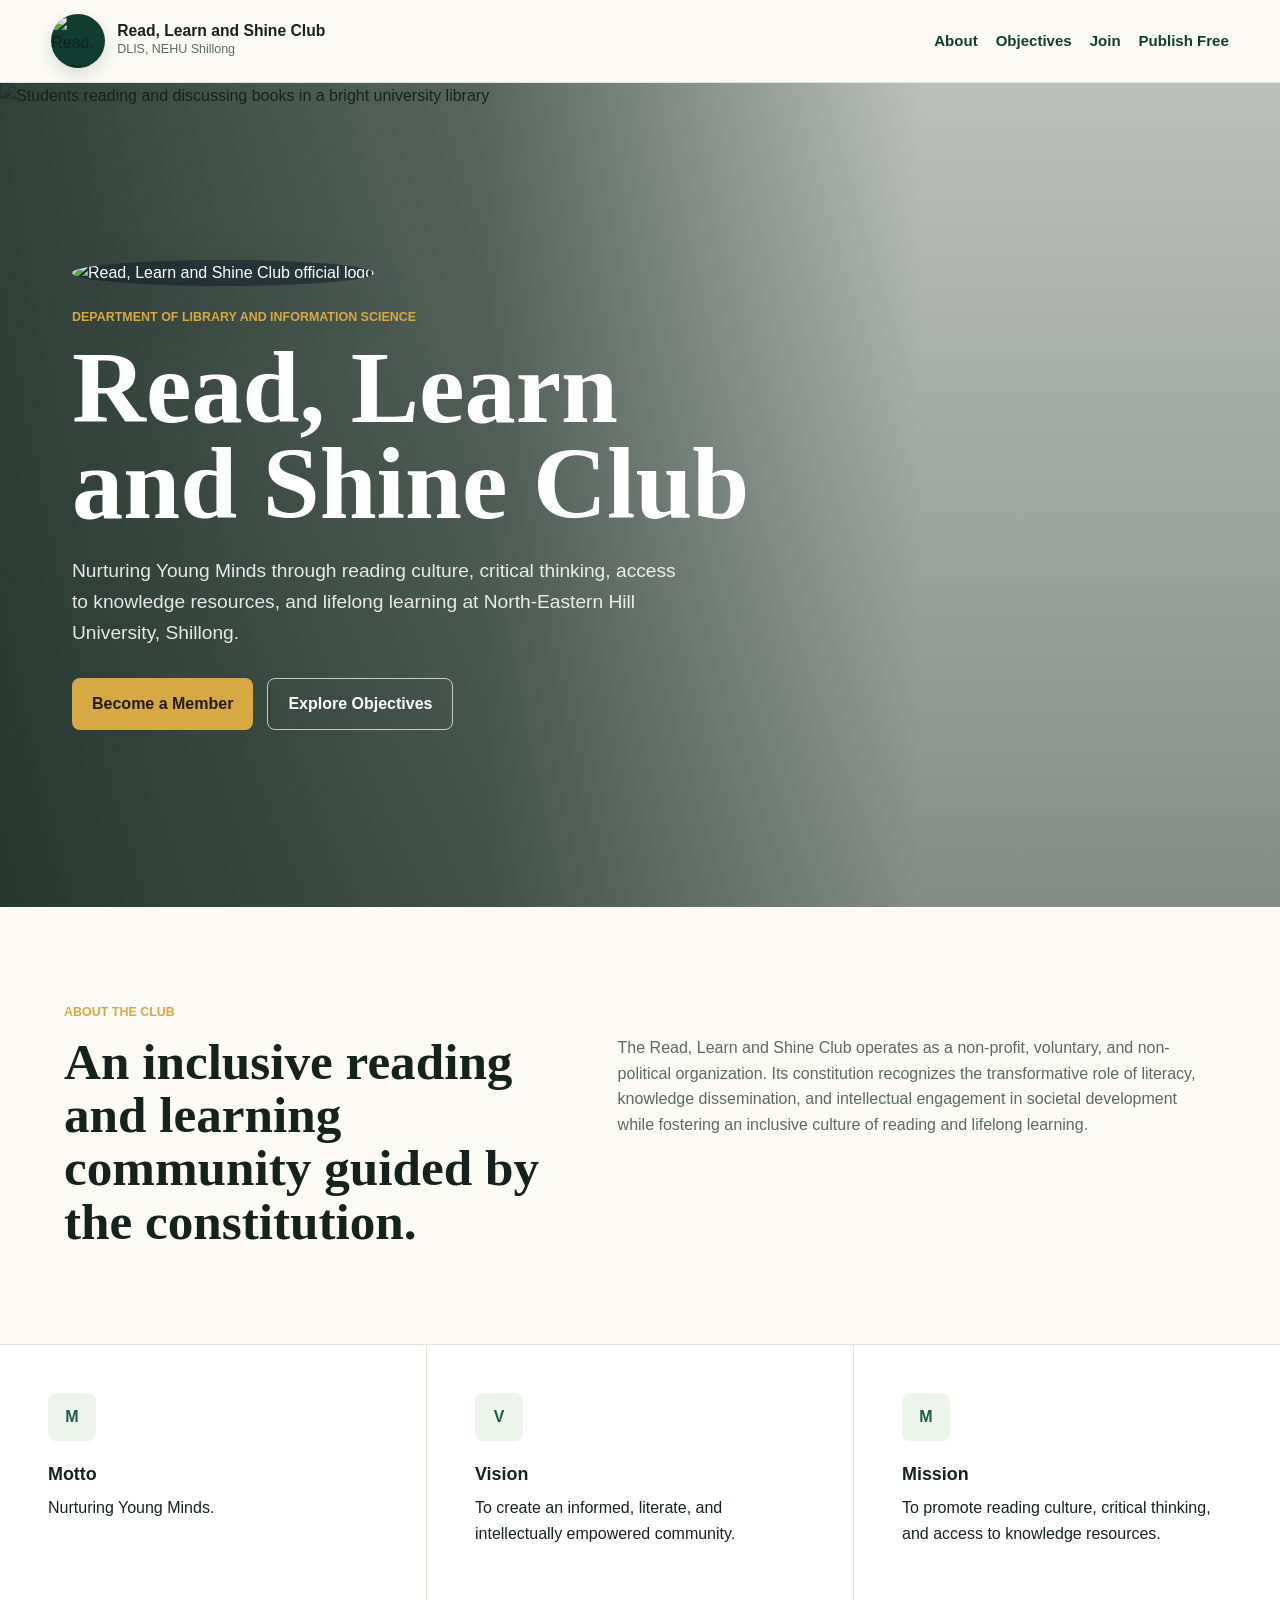
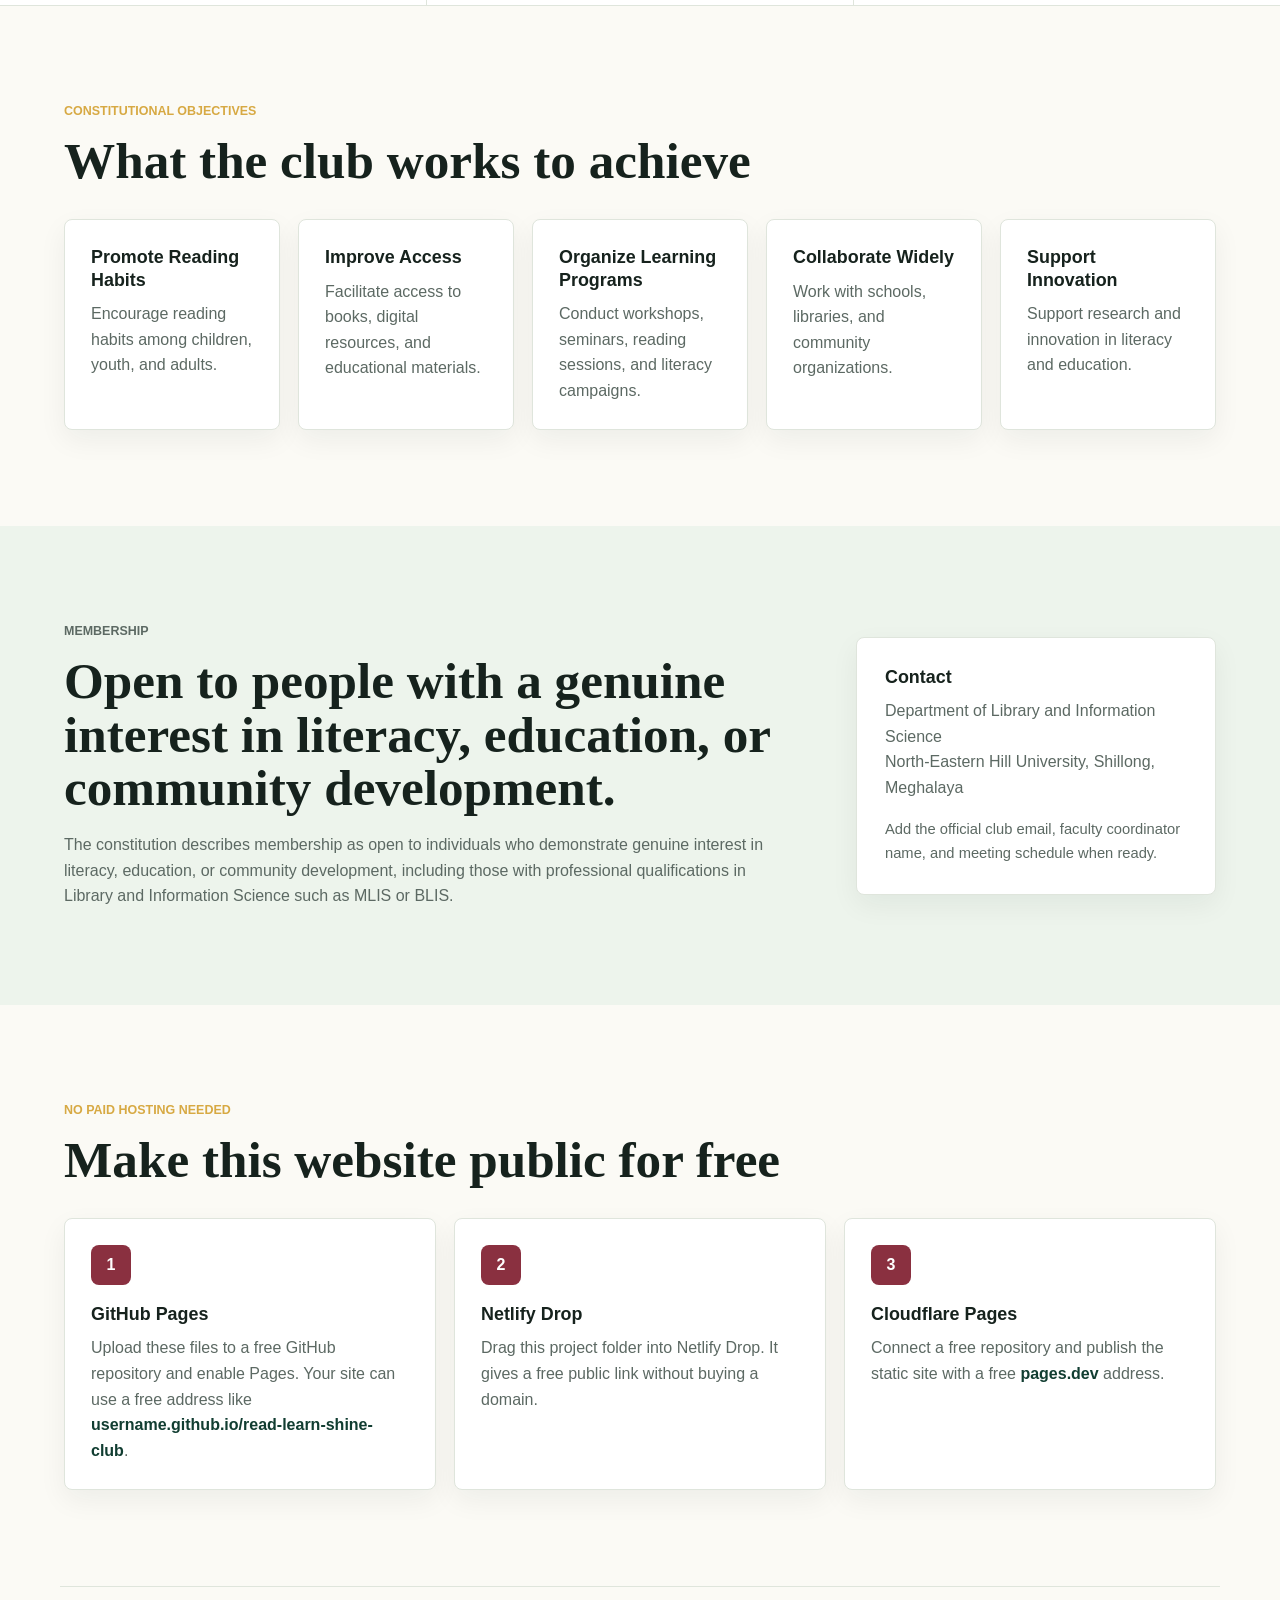
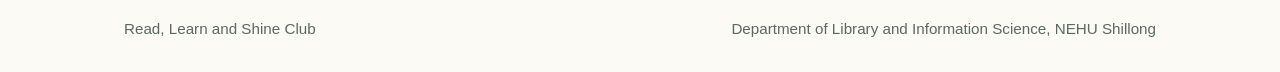
==== index.html @ e14a8aae "Add files via upload" ====
<!doctype html>
<html lang="en">
  <head>
    <meta charset="utf-8">
    <meta name="viewport" content="width=device-width, initial-scale=1">
    <meta
      name="description"
      content="Read, Learn and Shine Club of the Department of Library and Information Science, NEHU Shillong."
    >
    <title>Read, Learn and Shine Club | DLIS, NEHU Shillong</title>
    <link rel="preload" href="assets/hero-library-club.png" as="image">
    <link rel="preload" href="assets/read-learn-shine-logo.png" as="image">
    <link rel="stylesheet" href="styles.css">
  </head>
  <body>
    <header class="site-header" id="top">
      <a class="brand" href="#top" aria-label="Read, Learn and Shine Club home">
        <img
          class="brand-logo"
          src="assets/read-learn-shine-logo.png"
          alt="Read, Learn and Shine Club logo"
        >
        <span>
          <strong>Read, Learn and Shine Club</strong>
          <small>DLIS, NEHU Shillong</small>
        </span>
      </a>

      <nav class="nav" aria-label="Main navigation">
        <a href="#about">About</a>
        <a href="#objectives">Objectives</a>
        <a href="#join">Join</a>
        <a href="#publish">Publish Free</a>
      </nav>
    </header>

    <main>
      <section class="hero" aria-label="Club introduction">
        <img
          class="hero-image"
          src="assets/hero-library-club.png"
          alt="Students reading and discussing books in a bright university library"
        >
        <div class="hero-overlay"></div>
        <div class="hero-content">
          <img
            class="hero-logo"
            src="assets/read-learn-shine-logo.png"
            alt="Read, Learn and Shine Club official logo"
          >
          <p class="eyebrow">Department of Library and Information Science</p>
          <h1>Read, Learn and Shine Club</h1>
          <p>
            Nurturing Young Minds through reading culture, critical thinking,
            access to knowledge resources, and lifelong learning at North-Eastern
            Hill University, Shillong.
          </p>
          <div class="hero-actions">
            <a class="button primary" href="#join">Become a Member</a>
            <a class="button secondary" href="#objectives">Explore Objectives</a>
          </div>
        </div>
      </section>

      <section class="intro-band" id="about">
        <div class="section-kicker">About the Club</div>
        <div class="split">
          <h2>An inclusive reading and learning community guided by the constitution.</h2>
          <p>
            The Read, Learn and Shine Club operates as a non-profit, voluntary, and
            non-political organization. Its constitution recognizes the transformative
            role of literacy, knowledge dissemination, and intellectual engagement
            in societal development while fostering an inclusive culture of reading
            and lifelong learning.
          </p>
        </div>
      </section>

      <section class="values" aria-label="Motto, vision, and mission">
        <article>
          <span class="icon">M</span>
          <h3>Motto</h3>
          <p>Nurturing Young Minds.</p>
        </article>
        <article>
          <span class="icon">V</span>
          <h3>Vision</h3>
          <p>To create an informed, literate, and intellectually empowered community.</p>
        </article>
        <article>
          <span class="icon">M</span>
          <h3>Mission</h3>
          <p>To promote reading culture, critical thinking, and access to knowledge resources.</p>
        </article>
      </section>

      <section class="content-section" id="objectives">
        <div class="section-heading">
          <p class="section-kicker">Constitutional Objectives</p>
          <h2>What the club works to achieve</h2>
        </div>
        <div class="activity-grid">
          <article>
            <h3>Promote Reading Habits</h3>
            <p>Encourage reading habits among children, youth, and adults.</p>
          </article>
          <article>
            <h3>Improve Access</h3>
            <p>Facilitate access to books, digital resources, and educational materials.</p>
          </article>
          <article>
            <h3>Organize Learning Programs</h3>
            <p>Conduct workshops, seminars, reading sessions, and literacy campaigns.</p>
          </article>
          <article>
            <h3>Collaborate Widely</h3>
            <p>Work with schools, libraries, and community organizations.</p>
          </article>
          <article>
            <h3>Support Innovation</h3>
            <p>Support research and innovation in literacy and education.</p>
          </article>
        </div>
      </section>

      <section class="content-section light" id="join">
        <div class="join-panel">
          <div>
            <p class="section-kicker">Membership</p>
            <h2>Open to people with a genuine interest in literacy, education, or community development.</h2>
            <p>
              The constitution describes membership as open to individuals who
              demonstrate genuine interest in literacy, education, or community
              development, including those with professional qualifications in
              Library and Information Science such as MLIS or BLIS.
            </p>
          </div>
          <div class="notice">
            <h3>Contact</h3>
            <p>
              Department of Library and Information Science<br>
              North-Eastern Hill University, Shillong, Meghalaya
            </p>
            <p class="muted">Add the official club email, faculty coordinator name, and meeting schedule when ready.</p>
          </div>
        </div>
      </section>

      <section class="content-section" id="publish">
        <div class="section-heading">
          <p class="section-kicker">No Paid Hosting Needed</p>
          <h2>Make this website public for free</h2>
        </div>
        <div class="publish-steps">
          <article>
            <strong>1</strong>
            <h3>GitHub Pages</h3>
            <p>Upload these files to a free GitHub repository and enable Pages. Your site can use a free address like <span>username.github.io/read-learn-shine-club</span>.</p>
          </article>
          <article>
            <strong>2</strong>
            <h3>Netlify Drop</h3>
            <p>Drag this project folder into Netlify Drop. It gives a free public link without buying a domain.</p>
          </article>
          <article>
            <strong>3</strong>
            <h3>Cloudflare Pages</h3>
            <p>Connect a free repository and publish the static site with a free <span>pages.dev</span> address.</p>
          </article>
        </div>
      </section>
    </main>

    <footer class="footer">
      <p>Read, Learn and Shine Club</p>
      <p>Department of Library and Information Science, NEHU Shillong</p>
    </footer>
  </body>
</html>
---- styles.css ----
:root {
  --ink: #16221d;
  --muted: #5c6963;
  --paper: #fbfaf5;
  --white: #ffffff;
  --green: #1f5b47;
  --green-deep: #113d31;
  --maroon: #8a3040;
  --gold: #d7a943;
  --line: #dfe5dc;
  --shadow: 0 24px 60px rgba(20, 38, 31, 0.14);
}

* {
  box-sizing: border-box;
}

html {
  scroll-behavior: smooth;
}

body {
  margin: 0;
  background: var(--paper);
  color: var(--ink);
  font-family: Arial, Helvetica, sans-serif;
  line-height: 1.6;
}

a {
  color: inherit;
}

.site-header {
  position: sticky;
  top: 0;
  z-index: 20;
  display: flex;
  align-items: center;
  justify-content: space-between;
  gap: 24px;
  min-height: 76px;
  padding: 14px clamp(18px, 4vw, 56px);
  background: rgba(251, 250, 245, 0.94);
  border-bottom: 1px solid rgba(31, 91, 71, 0.14);
  backdrop-filter: blur(16px);
}

.brand {
  display: flex;
  align-items: center;
  gap: 12px;
  text-decoration: none;
}

.brand-logo {
  width: 54px;
  height: 54px;
  object-fit: contain;
  border-radius: 50%;
  background: var(--green-deep);
  box-shadow: 0 6px 16px rgba(17, 61, 49, 0.16);
}

.brand strong,
.brand small {
  display: block;
}

.brand strong {
  font-size: 0.98rem;
  line-height: 1.2;
}

.brand small {
  color: var(--muted);
  font-size: 0.78rem;
}

.nav {
  display: flex;
  flex-wrap: wrap;
  justify-content: flex-end;
  gap: 8px 18px;
  color: var(--green-deep);
  font-size: 0.94rem;
  font-weight: 700;
}

.nav a {
  text-decoration: none;
}

.hero {
  position: relative;
  min-height: calc(100vh - 76px);
  display: grid;
  align-items: center;
  overflow: hidden;
}

.hero-image,
.hero-overlay {
  position: absolute;
  inset: 0;
  width: 100%;
  height: 100%;
}

.hero-image {
  object-fit: cover;
}

.hero-overlay {
  background:
    linear-gradient(90deg, rgba(17, 36, 29, 0.86) 0%, rgba(17, 36, 29, 0.68) 38%, rgba(17, 36, 29, 0.24) 72%),
    linear-gradient(0deg, rgba(17, 36, 29, 0.36), rgba(17, 36, 29, 0.04));
}

.hero-content {
  position: relative;
  z-index: 1;
  width: min(720px, calc(100% - 36px));
  margin-left: clamp(18px, 6vw, 72px);
  color: var(--white);
}

.hero-logo {
  width: clamp(92px, 13vw, 150px);
  height: clamp(92px, 13vw, 150px);
  margin-bottom: 22px;
  object-fit: contain;
  border-radius: 50%;
  background: rgba(6, 22, 35, 0.48);
  box-shadow: var(--shadow);
}

.eyebrow,
.section-kicker {
  margin: 0 0 12px;
  color: var(--gold);
  font-size: 0.78rem;
  font-weight: 800;
  letter-spacing: 0;
  text-transform: uppercase;
}

.hero h1 {
  max-width: 680px;
  margin: 0;
  font-family: Georgia, "Times New Roman", serif;
  font-size: clamp(3rem, 8vw, 6.4rem);
  line-height: 0.94;
  letter-spacing: 0;
}

.hero p:not(.eyebrow) {
  max-width: 620px;
  margin: 24px 0 0;
  color: rgba(255, 255, 255, 0.88);
  font-size: clamp(1.02rem, 1.5vw, 1.22rem);
}

.hero-actions {
  display: flex;
  flex-wrap: wrap;
  gap: 14px;
  margin-top: 30px;
}

.button {
  display: inline-flex;
  align-items: center;
  justify-content: center;
  min-height: 48px;
  padding: 12px 20px;
  border-radius: 8px;
  font-weight: 800;
  text-decoration: none;
}

.button.primary {
  background: var(--gold);
  color: #211a0b;
}

.button.secondary {
  border: 1px solid rgba(255, 255, 255, 0.7);
  color: var(--white);
}

.intro-band,
.content-section {
  padding: clamp(54px, 8vw, 96px) clamp(18px, 5vw, 72px);
}

.split,
.section-heading,
.join-panel,
.footer {
  max-width: 1160px;
  margin: 0 auto;
}

.split {
  display: grid;
  grid-template-columns: minmax(240px, 0.9fr) minmax(280px, 1.1fr);
  gap: clamp(28px, 5vw, 72px);
  align-items: start;
}

h2 {
  margin: 0;
  font-family: Georgia, "Times New Roman", serif;
  font-size: clamp(2rem, 4vw, 3.7rem);
  line-height: 1.04;
  letter-spacing: 0;
}

h3 {
  margin: 0 0 10px;
  font-size: 1.12rem;
  line-height: 1.25;
}

p {
  margin: 0;
}

.split p,
.join-panel p,
.activity-grid p,
.publish-steps p,
.footer {
  color: var(--muted);
}

.values {
  display: grid;
  grid-template-columns: repeat(3, 1fr);
  gap: 1px;
  background: var(--line);
  border-top: 1px solid var(--line);
  border-bottom: 1px solid var(--line);
}

.values article {
  min-height: 260px;
  padding: clamp(28px, 4vw, 48px);
  background: var(--white);
}

.icon {
  display: grid;
  place-items: center;
  width: 48px;
  height: 48px;
  margin-bottom: 22px;
  border-radius: 8px;
  background: #edf4ec;
  color: var(--green);
  font-weight: 900;
}

.section-heading {
  margin-bottom: 32px;
}

.activity-grid,
.publish-steps {
  display: grid;
  grid-template-columns: repeat(3, 1fr);
  gap: 18px;
  max-width: 1160px;
  margin: 0 auto;
}

.activity-grid {
  grid-template-columns: repeat(5, minmax(0, 1fr));
}

.activity-grid article,
.publish-steps article,
.notice {
  border: 1px solid var(--line);
  border-radius: 8px;
  background: var(--white);
  box-shadow: 0 10px 28px rgba(20, 38, 31, 0.06);
}

.activity-grid article,
.publish-steps article {
  padding: 26px;
}

.light {
  background: #edf4ec;
}

.join-panel {
  display: grid;
  grid-template-columns: minmax(280px, 1fr) minmax(260px, 360px);
  gap: clamp(24px, 5vw, 60px);
  align-items: center;
}

.join-panel h2 {
  margin-bottom: 18px;
}

.notice {
  padding: 28px;
}

.muted {
  margin-top: 18px;
  font-size: 0.92rem;
}

.publish-steps strong {
  display: grid;
  place-items: center;
  width: 40px;
  height: 40px;
  margin-bottom: 18px;
  border-radius: 8px;
  background: var(--maroon);
  color: var(--white);
}

.publish-steps span {
  color: var(--green-deep);
  font-weight: 800;
}

.footer {
  display: flex;
  justify-content: space-between;
  gap: 20px;
  padding: 30px clamp(18px, 5vw, 72px);
  border-top: 1px solid var(--line);
  font-size: 0.95rem;
}

@media (min-width: 861px) and (max-width: 1180px) {
  .activity-grid {
    grid-template-columns: repeat(2, 1fr);
  }
}

@media (max-width: 860px) {
  .site-header {
    align-items: flex-start;
    flex-direction: column;
    min-height: 0;
  }

  .nav {
    justify-content: flex-start;
  }

  .hero {
    min-height: 680px;
  }

  .hero-overlay {
    background:
      linear-gradient(90deg, rgba(17, 36, 29, 0.88), rgba(17, 36, 29, 0.42)),
      linear-gradient(0deg, rgba(17, 36, 29, 0.54), rgba(17, 36, 29, 0.04));
  }

  .split,
  .join-panel,
  .values,
  .activity-grid,
  .publish-steps {
    grid-template-columns: 1fr;
  }

  .values article {
    min-height: auto;
  }

  .footer {
    flex-direction: column;
  }
}

@media (max-width: 520px) {
  .brand strong {
    font-size: 0.88rem;
  }

  .hero {
    min-height: 640px;
  }

  .hero-content {
    margin-left: 18px;
  }

  .hero h1 {
    font-size: 3rem;
  }

  .hero-actions {
    align-items: stretch;
    flex-direction: column;
  }
}
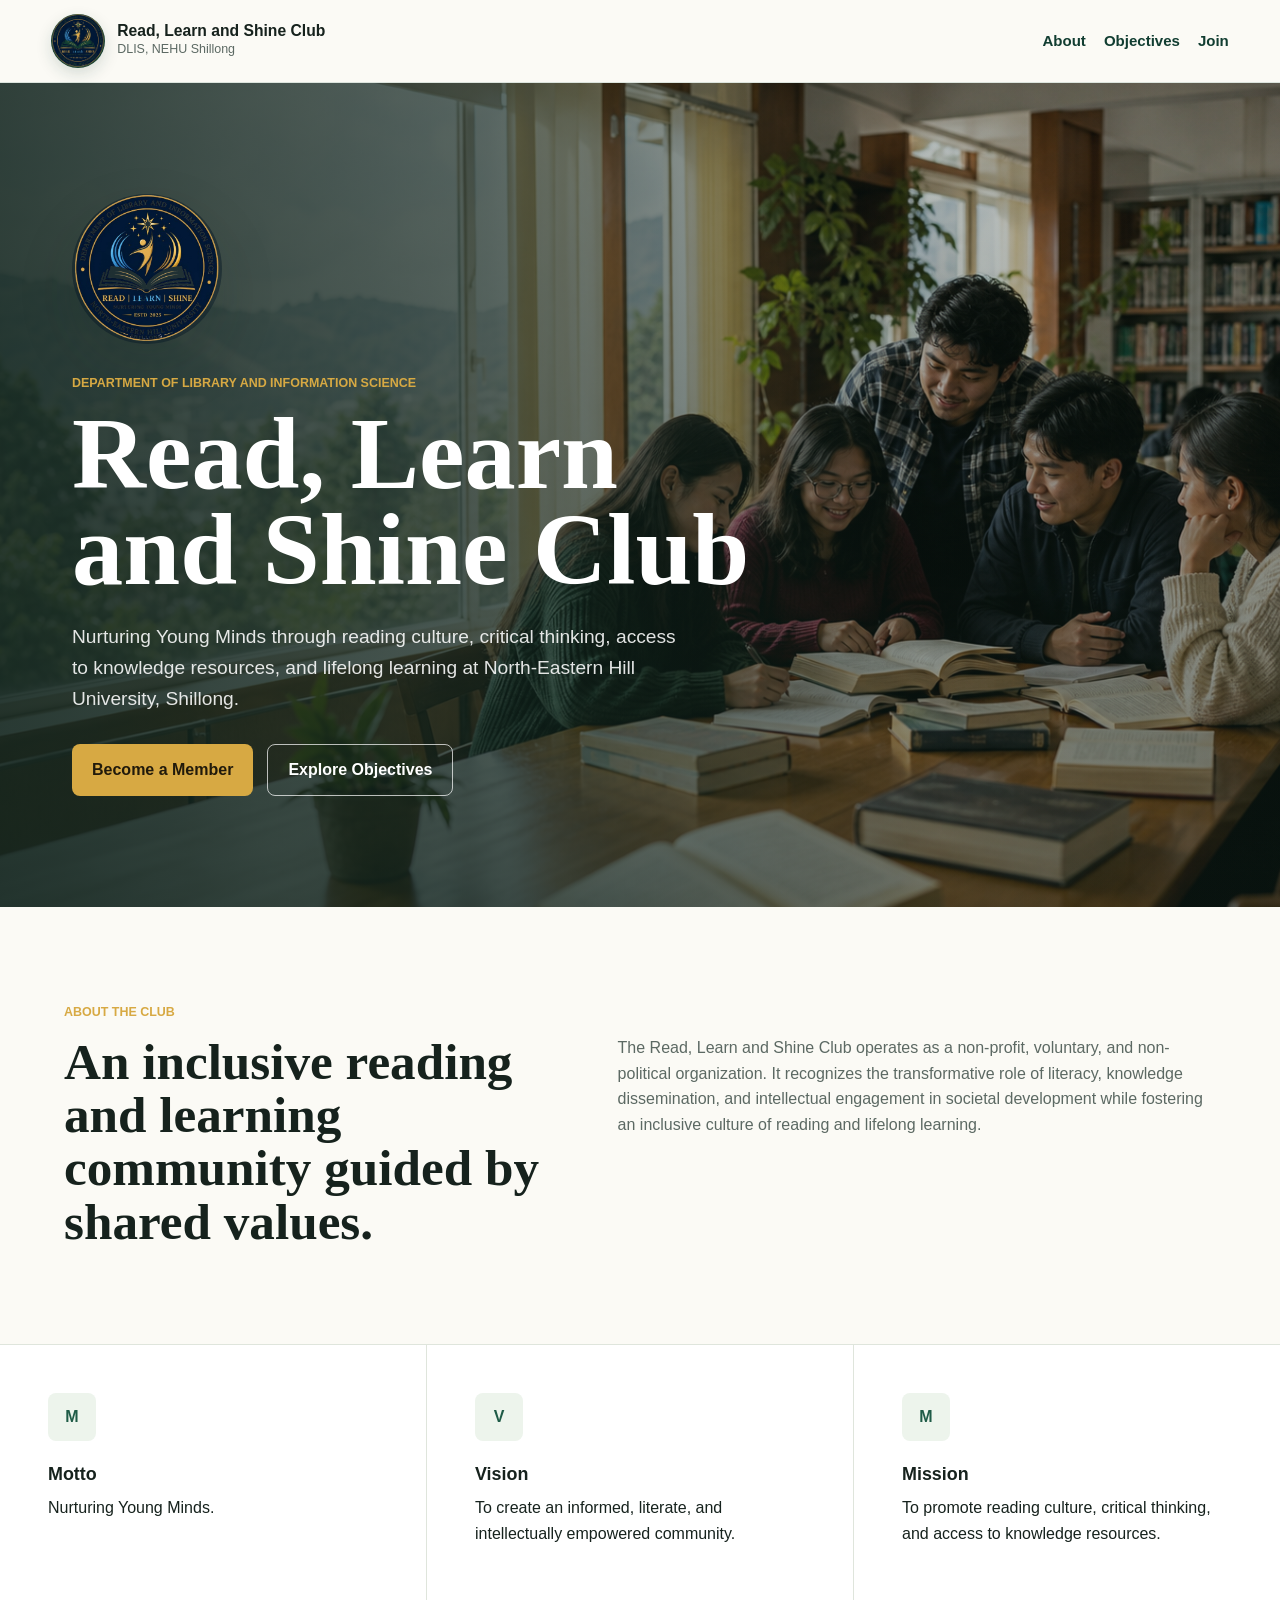
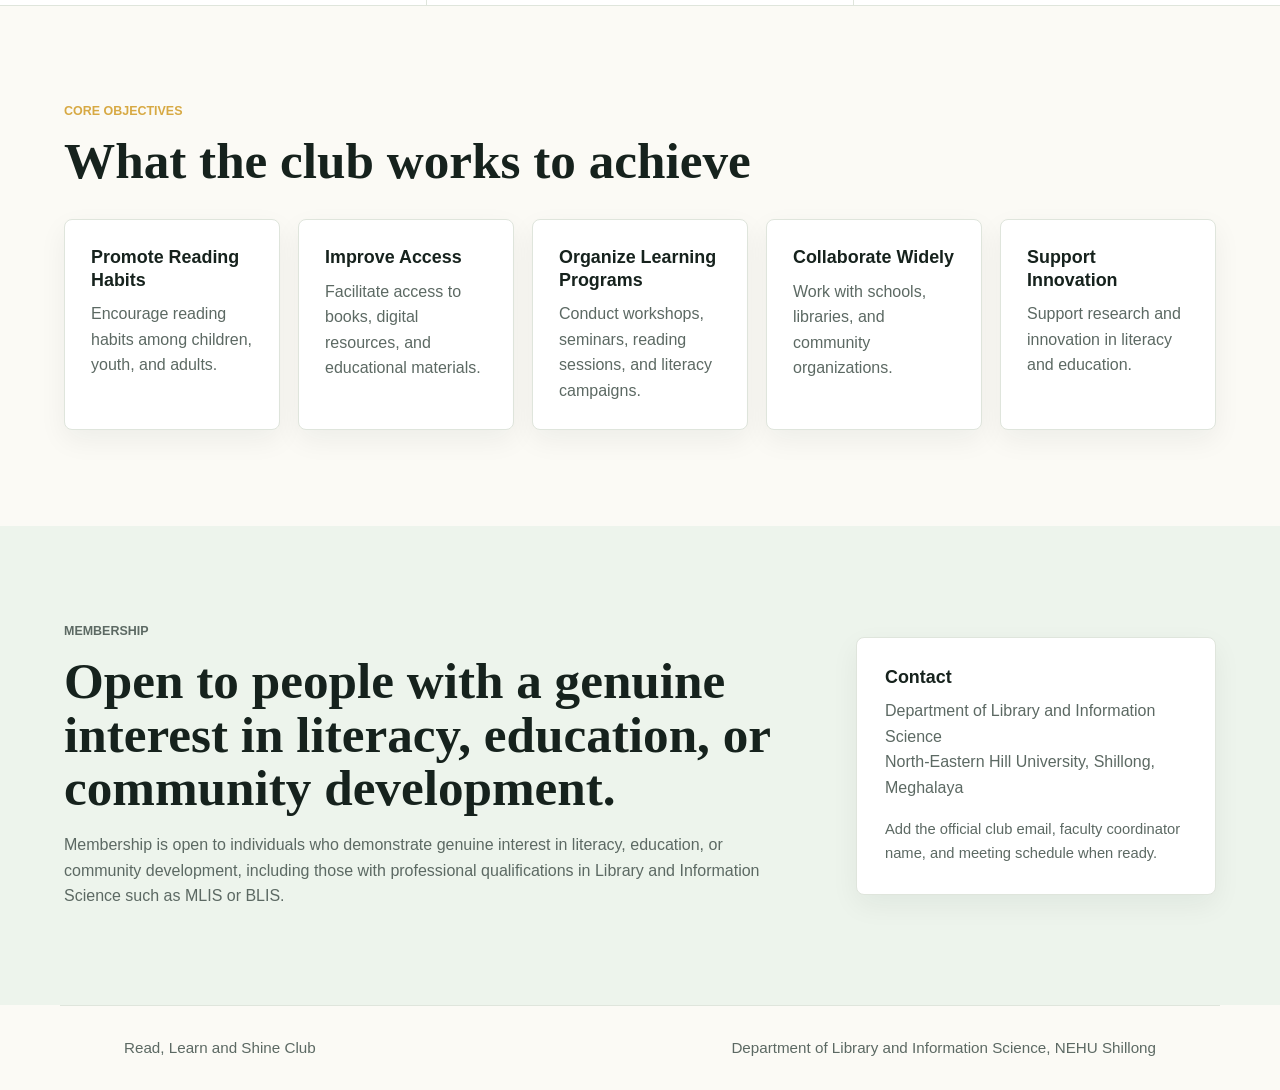
==== commit 16efb076: "Add files via upload" ====
--- a/index.html
+++ b/index.html
@@ -30,7 +30,6 @@
         <a href="#about">About</a>
         <a href="#objectives">Objectives</a>
         <a href="#join">Join</a>
-        <a href="#publish">Publish Free</a>
       </nav>
     </header>
 
@@ -65,12 +64,12 @@
       <section class="intro-band" id="about">
         <div class="section-kicker">About the Club</div>
         <div class="split">
-          <h2>An inclusive reading and learning community guided by the constitution.</h2>
+          <h2>An inclusive reading and learning community guided by shared values.</h2>
           <p>
             The Read, Learn and Shine Club operates as a non-profit, voluntary, and
-            non-political organization. Its constitution recognizes the transformative
-            role of literacy, knowledge dissemination, and intellectual engagement
-            in societal development while fostering an inclusive culture of reading
+            non-political organization. It recognizes the transformative role of
+            literacy, knowledge dissemination, and intellectual engagement in
+            societal development while fostering an inclusive culture of reading
             and lifelong learning.
           </p>
         </div>
@@ -96,7 +95,7 @@
 
       <section class="content-section" id="objectives">
         <div class="section-heading">
-          <p class="section-kicker">Constitutional Objectives</p>
+          <p class="section-kicker">Core Objectives</p>
           <h2>What the club works to achieve</h2>
         </div>
         <div class="activity-grid">
@@ -129,10 +128,10 @@
             <p class="section-kicker">Membership</p>
             <h2>Open to people with a genuine interest in literacy, education, or community development.</h2>
             <p>
-              The constitution describes membership as open to individuals who
-              demonstrate genuine interest in literacy, education, or community
-              development, including those with professional qualifications in
-              Library and Information Science such as MLIS or BLIS.
+              Membership is open to individuals who demonstrate genuine interest
+              in literacy, education, or community development, including those
+              with professional qualifications in Library and Information Science
+              such as MLIS or BLIS.
             </p>
           </div>
           <div class="notice">
@@ -146,29 +145,6 @@
         </div>
       </section>
 
-      <section class="content-section" id="publish">
-        <div class="section-heading">
-          <p class="section-kicker">No Paid Hosting Needed</p>
-          <h2>Make this website public for free</h2>
-        </div>
-        <div class="publish-steps">
-          <article>
-            <strong>1</strong>
-            <h3>GitHub Pages</h3>
-            <p>Upload these files to a free GitHub repository and enable Pages. Your site can use a free address like <span>username.github.io/read-learn-shine-club</span>.</p>
-          </article>
-          <article>
-            <strong>2</strong>
-            <h3>Netlify Drop</h3>
-            <p>Drag this project folder into Netlify Drop. It gives a free public link without buying a domain.</p>
-          </article>
-          <article>
-            <strong>3</strong>
-            <h3>Cloudflare Pages</h3>
-            <p>Connect a free repository and publish the static site with a free <span>pages.dev</span> address.</p>
-          </article>
-        </div>
-      </section>
     </main>
 
     <footer class="footer">
--- a/styles.css
+++ b/styles.css
@@ -230,7 +230,6 @@
 .split p,
 .join-panel p,
 .activity-grid p,
-.publish-steps p,
 .footer {
   color: var(--muted);
 }
@@ -266,8 +265,7 @@
   margin-bottom: 32px;
 }
 
-.activity-grid,
-.publish-steps {
+.activity-grid {
   display: grid;
   grid-template-columns: repeat(3, 1fr);
   gap: 18px;
@@ -280,7 +278,6 @@
 }
 
 .activity-grid article,
-.publish-steps article,
 .notice {
   border: 1px solid var(--line);
   border-radius: 8px;
@@ -288,8 +285,7 @@
   box-shadow: 0 10px 28px rgba(20, 38, 31, 0.06);
 }
 
-.activity-grid article,
-.publish-steps article {
+.activity-grid article {
   padding: 26px;
 }
 
@@ -315,22 +311,6 @@
 .muted {
   margin-top: 18px;
   font-size: 0.92rem;
-}
-
-.publish-steps strong {
-  display: grid;
-  place-items: center;
-  width: 40px;
-  height: 40px;
-  margin-bottom: 18px;
-  border-radius: 8px;
-  background: var(--maroon);
-  color: var(--white);
-}
-
-.publish-steps span {
-  color: var(--green-deep);
-  font-weight: 800;
 }
 
 .footer {
@@ -372,8 +352,7 @@
   .split,
   .join-panel,
   .values,
-  .activity-grid,
-  .publish-steps {
+  .activity-grid {
     grid-template-columns: 1fr;
   }
 
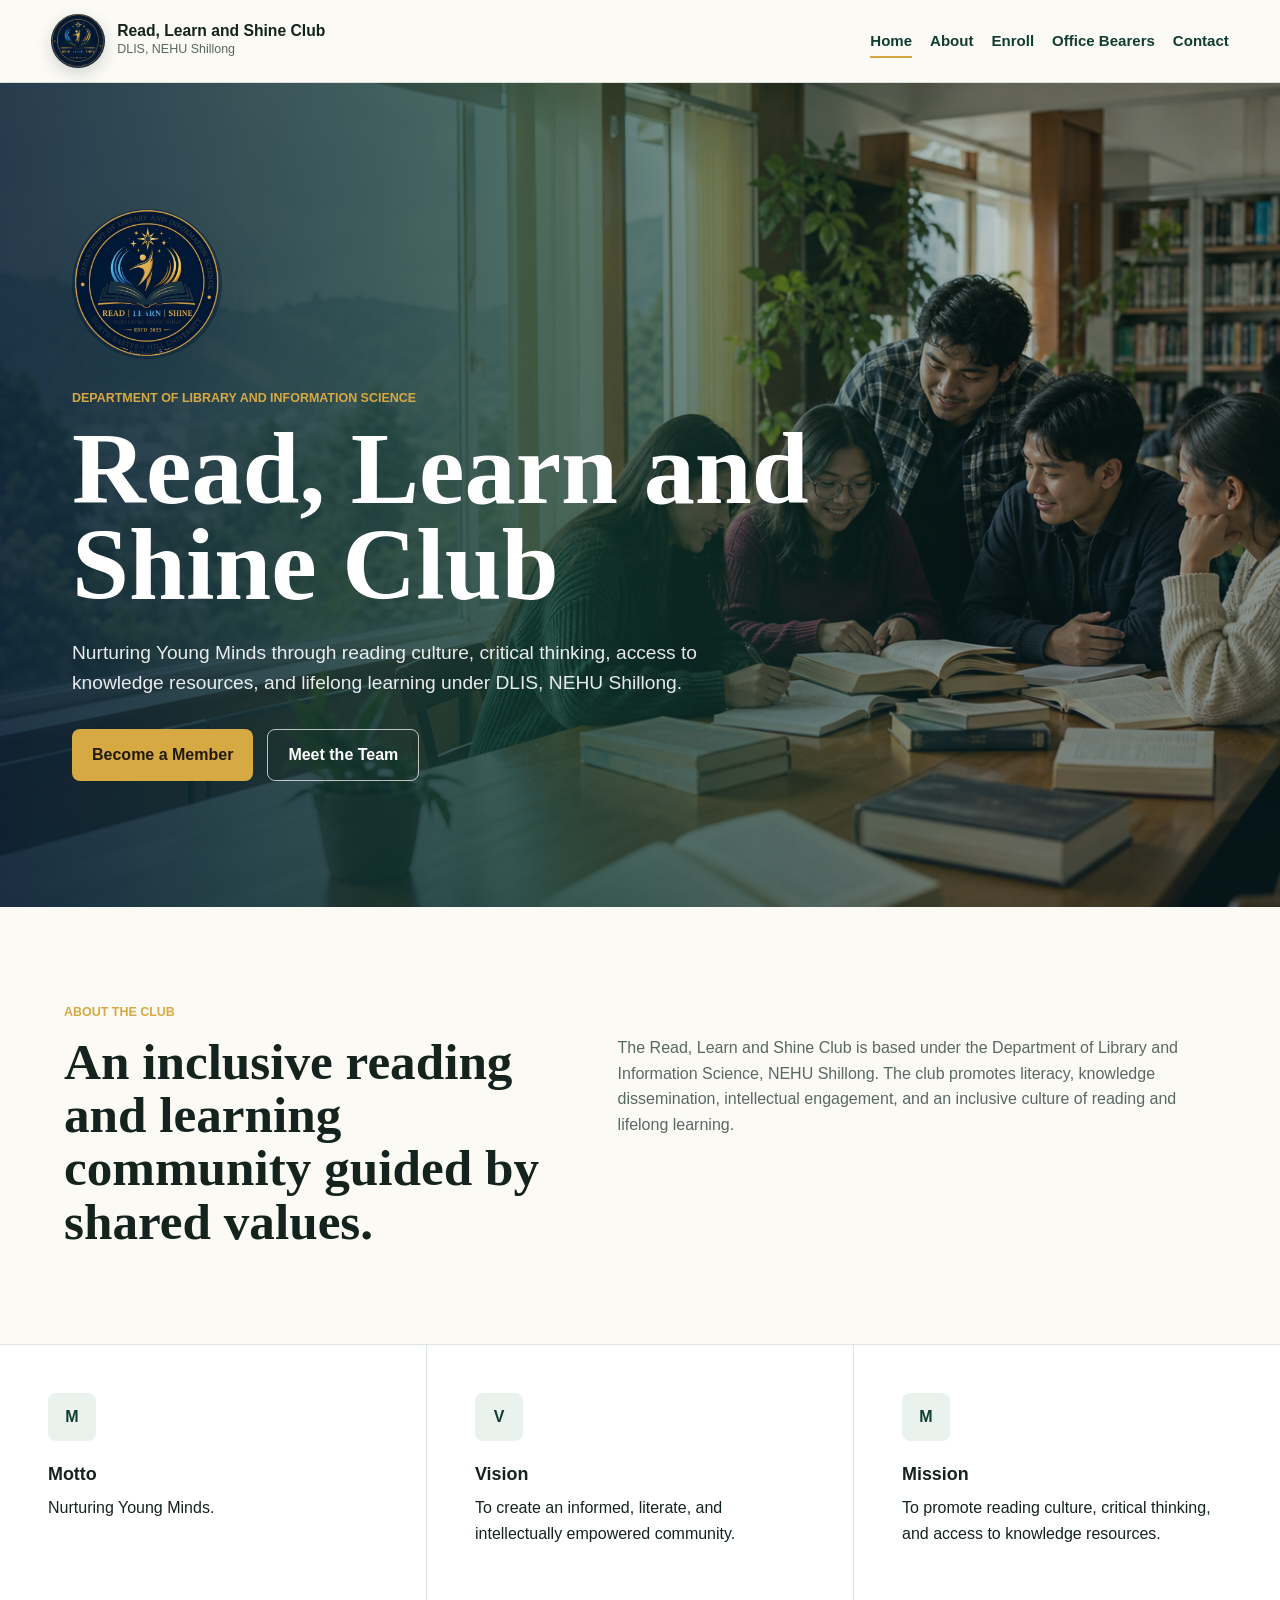
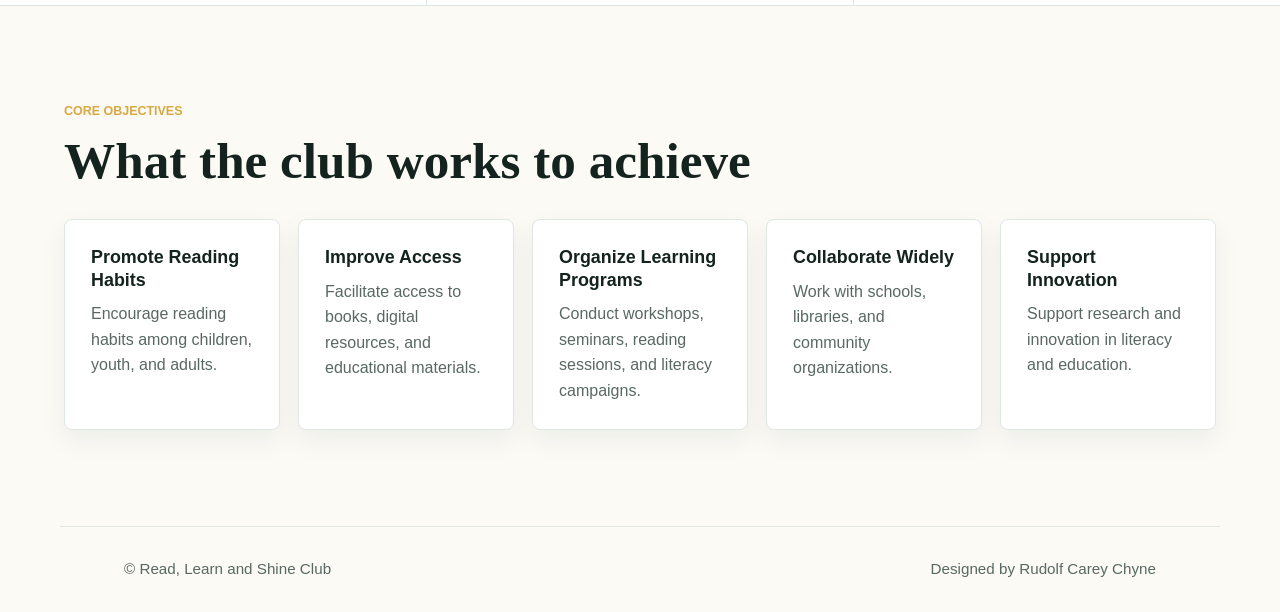
==== commit f1fe9d3c: "Add files via upload" ====
--- a/index.html
+++ b/index.html
@@ -13,13 +13,10 @@
     <link rel="stylesheet" href="styles.css">
   </head>
   <body>
+    <!-- Site Header -->
     <header class="site-header" id="top">
-      <a class="brand" href="#top" aria-label="Read, Learn and Shine Club home">
-        <img
-          class="brand-logo"
-          src="assets/read-learn-shine-logo.png"
-          alt="Read, Learn and Shine Club logo"
-        >
+      <a class="brand" href="index.html" aria-label="Read, Learn and Shine Club home">
+        <img class="brand-logo" src="assets/read-learn-shine-logo.png" alt="Read, Learn and Shine Club logo">
         <span>
           <strong>Read, Learn and Shine Club</strong>
           <small>DLIS, NEHU Shillong</small>
@@ -27,13 +24,16 @@
       </a>
 
       <nav class="nav" aria-label="Main navigation">
-        <a href="#about">About</a>
-        <a href="#objectives">Objectives</a>
-        <a href="#join">Join</a>
+        <a class="active" href="index.html">Home</a>
+        <a href="index.html#about">About</a>
+        <a href="enroll.html">Enroll</a>
+        <a href="office-bearers.html">Office Bearers</a>
+        <a href="contact.html">Contact</a>
       </nav>
     </header>
 
     <main>
+      <!-- Hero Section -->
       <section class="hero" aria-label="Club introduction">
         <img
           class="hero-image"
@@ -42,39 +42,36 @@
         >
         <div class="hero-overlay"></div>
         <div class="hero-content">
-          <img
-            class="hero-logo"
-            src="assets/read-learn-shine-logo.png"
-            alt="Read, Learn and Shine Club official logo"
-          >
+          <img class="hero-logo" src="assets/read-learn-shine-logo.png" alt="Read, Learn and Shine Club official logo">
           <p class="eyebrow">Department of Library and Information Science</p>
           <h1>Read, Learn and Shine Club</h1>
           <p>
             Nurturing Young Minds through reading culture, critical thinking,
-            access to knowledge resources, and lifelong learning at North-Eastern
-            Hill University, Shillong.
+            access to knowledge resources, and lifelong learning under DLIS,
+            NEHU Shillong.
           </p>
           <div class="hero-actions">
-            <a class="button primary" href="#join">Become a Member</a>
-            <a class="button secondary" href="#objectives">Explore Objectives</a>
+            <a class="button primary" href="enroll.html">Become a Member</a>
+            <a class="button secondary" href="office-bearers.html">Meet the Team</a>
           </div>
         </div>
       </section>
 
+      <!-- About Section -->
       <section class="intro-band" id="about">
         <div class="section-kicker">About the Club</div>
         <div class="split">
           <h2>An inclusive reading and learning community guided by shared values.</h2>
           <p>
-            The Read, Learn and Shine Club operates as a non-profit, voluntary, and
-            non-political organization. It recognizes the transformative role of
-            literacy, knowledge dissemination, and intellectual engagement in
-            societal development while fostering an inclusive culture of reading
-            and lifelong learning.
+            The Read, Learn and Shine Club is based under the Department of
+            Library and Information Science, NEHU Shillong. The club promotes
+            literacy, knowledge dissemination, intellectual engagement, and an
+            inclusive culture of reading and lifelong learning.
           </p>
         </div>
       </section>
 
+      <!-- Motto, Vision and Mission -->
       <section class="values" aria-label="Motto, vision, and mission">
         <article>
           <span class="icon">M</span>
@@ -93,6 +90,7 @@
         </article>
       </section>
 
+      <!-- Objectives Section -->
       <section class="content-section" id="objectives">
         <div class="section-heading">
           <p class="section-kicker">Core Objectives</p>
@@ -121,35 +119,12 @@
           </article>
         </div>
       </section>
-
-      <section class="content-section light" id="join">
-        <div class="join-panel">
-          <div>
-            <p class="section-kicker">Membership</p>
-            <h2>Open to people with a genuine interest in literacy, education, or community development.</h2>
-            <p>
-              Membership is open to individuals who demonstrate genuine interest
-              in literacy, education, or community development, including those
-              with professional qualifications in Library and Information Science
-              such as MLIS or BLIS.
-            </p>
-          </div>
-          <div class="notice">
-            <h3>Contact</h3>
-            <p>
-              Department of Library and Information Science<br>
-              North-Eastern Hill University, Shillong, Meghalaya
-            </p>
-            <p class="muted">Add the official club email, faculty coordinator name, and meeting schedule when ready.</p>
-          </div>
-        </div>
-      </section>
-
     </main>
 
+    <!-- Site Footer -->
     <footer class="footer">
-      <p>Read, Learn and Shine Club</p>
-      <p>Department of Library and Information Science, NEHU Shillong</p>
+      <p>&copy; Read, Learn and Shine Club</p>
+      <p>Designed by Rudolf Carey Chyne</p>
     </footer>
   </body>
 </html>
--- a/styles.css
+++ b/styles.css
@@ -1,14 +1,16 @@
 :root {
-  --ink: #16221d;
-  --muted: #5c6963;
+  --ink: #14231d;
+  --muted: #596862;
   --paper: #fbfaf5;
   --white: #ffffff;
-  --green: #1f5b47;
-  --green-deep: #113d31;
-  --maroon: #8a3040;
+  --navy: #071f33;
+  --green: #113d31;
+  --green-soft: #eaf2ee;
   --gold: #d7a943;
-  --line: #dfe5dc;
-  --shadow: 0 24px 60px rgba(20, 38, 31, 0.14);
+  --gold-soft: #fff4cc;
+  --line: #dfe7e2;
+  --danger: #b42318;
+  --shadow: 0 24px 60px rgba(7, 31, 51, 0.14);
 }
 
 * {
@@ -27,10 +29,19 @@
   line-height: 1.6;
 }
 
+body.modal-open {
+  overflow: hidden;
+}
+
 a {
   color: inherit;
 }
 
+img {
+  max-width: 100%;
+}
+
+/* Shared Header */
 .site-header {
   position: sticky;
   top: 0;
@@ -42,7 +53,7 @@
   min-height: 76px;
   padding: 14px clamp(18px, 4vw, 56px);
   background: rgba(251, 250, 245, 0.94);
-  border-bottom: 1px solid rgba(31, 91, 71, 0.14);
+  border-bottom: 1px solid rgba(17, 61, 49, 0.14);
   backdrop-filter: blur(16px);
 }
 
@@ -58,8 +69,8 @@
   height: 54px;
   object-fit: contain;
   border-radius: 50%;
-  background: var(--green-deep);
-  box-shadow: 0 6px 16px rgba(17, 61, 49, 0.16);
+  background: var(--navy);
+  box-shadow: 0 6px 16px rgba(7, 31, 51, 0.16);
 }
 
 .brand strong,
@@ -82,15 +93,35 @@
   flex-wrap: wrap;
   justify-content: flex-end;
   gap: 8px 18px;
-  color: var(--green-deep);
+  color: var(--green);
   font-size: 0.94rem;
-  font-weight: 700;
+  font-weight: 800;
 }
 
 .nav a {
+  position: relative;
   text-decoration: none;
 }
 
+.nav a::after {
+  position: absolute;
+  left: 0;
+  bottom: -5px;
+  width: 100%;
+  height: 2px;
+  background: var(--gold);
+  content: "";
+  transform: scaleX(0);
+  transform-origin: left;
+  transition: transform 180ms ease;
+}
+
+.nav a:hover::after,
+.nav a.active::after {
+  transform: scaleX(1);
+}
+
+/* Home Hero */
 .hero {
   position: relative;
   min-height: calc(100vh - 76px);
@@ -113,14 +144,14 @@
 
 .hero-overlay {
   background:
-    linear-gradient(90deg, rgba(17, 36, 29, 0.86) 0%, rgba(17, 36, 29, 0.68) 38%, rgba(17, 36, 29, 0.24) 72%),
-    linear-gradient(0deg, rgba(17, 36, 29, 0.36), rgba(17, 36, 29, 0.04));
+    linear-gradient(90deg, rgba(7, 31, 51, 0.86) 0%, rgba(17, 61, 49, 0.72) 42%, rgba(17, 61, 49, 0.2) 78%),
+    linear-gradient(0deg, rgba(7, 31, 51, 0.36), rgba(7, 31, 51, 0.04));
 }
 
 .hero-content {
   position: relative;
   z-index: 1;
-  width: min(720px, calc(100% - 36px));
+  width: min(760px, calc(100% - 36px));
   margin-left: clamp(18px, 6vw, 72px);
   color: var(--white);
 }
@@ -131,7 +162,7 @@
   margin-bottom: 22px;
   object-fit: contain;
   border-radius: 50%;
-  background: rgba(6, 22, 35, 0.48);
+  background: rgba(7, 31, 51, 0.52);
   box-shadow: var(--shadow);
 }
 
@@ -140,24 +171,30 @@
   margin: 0 0 12px;
   color: var(--gold);
   font-size: 0.78rem;
-  font-weight: 800;
+  font-weight: 900;
   letter-spacing: 0;
   text-transform: uppercase;
 }
 
-.hero h1 {
-  max-width: 680px;
+.hero h1,
+.page-hero h1,
+h2 {
   margin: 0;
   font-family: Georgia, "Times New Roman", serif;
+  letter-spacing: 0;
+}
+
+.hero h1 {
+  max-width: 760px;
   font-size: clamp(3rem, 8vw, 6.4rem);
   line-height: 0.94;
-  letter-spacing: 0;
-}
-
-.hero p:not(.eyebrow) {
-  max-width: 620px;
+}
+
+.hero p:not(.eyebrow),
+.page-hero p:not(.eyebrow) {
+  max-width: 640px;
   margin: 24px 0 0;
-  color: rgba(255, 255, 255, 0.88);
+  color: rgba(255, 255, 255, 0.9);
   font-size: clamp(1.02rem, 1.5vw, 1.22rem);
 }
 
@@ -174,9 +211,17 @@
   justify-content: center;
   min-height: 48px;
   padding: 12px 20px;
+  border: 0;
   border-radius: 8px;
-  font-weight: 800;
+  font-weight: 900;
   text-decoration: none;
+  cursor: pointer;
+  transition: transform 180ms ease, box-shadow 180ms ease, background 180ms ease;
+}
+
+.button:hover {
+  transform: translateY(-2px);
+  box-shadow: 0 16px 30px rgba(7, 31, 51, 0.18);
 }
 
 .button.primary {
@@ -189,6 +234,7 @@
   color: var(--white);
 }
 
+/* Shared Sections */
 .intro-band,
 .content-section {
   padding: clamp(54px, 8vw, 96px) clamp(18px, 5vw, 72px);
@@ -196,8 +242,10 @@
 
 .split,
 .section-heading,
-.join-panel,
-.footer {
+.footer,
+.enroll-form,
+.bearer-grid,
+.contact-grid {
   max-width: 1160px;
   margin: 0 auto;
 }
@@ -210,11 +258,8 @@
 }
 
 h2 {
-  margin: 0;
-  font-family: Georgia, "Times New Roman", serif;
   font-size: clamp(2rem, 4vw, 3.7rem);
   line-height: 1.04;
-  letter-spacing: 0;
 }
 
 h3 {
@@ -228,7 +273,6 @@
 }
 
 .split p,
-.join-panel p,
 .activity-grid p,
 .footer {
   color: var(--muted);
@@ -256,7 +300,7 @@
   height: 48px;
   margin-bottom: 22px;
   border-radius: 8px;
-  background: #edf4ec;
+  background: var(--green-soft);
   color: var(--green);
   font-weight: 900;
 }
@@ -267,52 +311,284 @@
 
 .activity-grid {
   display: grid;
-  grid-template-columns: repeat(3, 1fr);
+  grid-template-columns: repeat(5, minmax(0, 1fr));
   gap: 18px;
   max-width: 1160px;
   margin: 0 auto;
 }
 
-.activity-grid {
-  grid-template-columns: repeat(5, minmax(0, 1fr));
-}
-
 .activity-grid article,
-.notice {
+.bearer-card,
+.contact-card,
+.enroll-form {
   border: 1px solid var(--line);
   border-radius: 8px;
   background: var(--white);
-  box-shadow: 0 10px 28px rgba(20, 38, 31, 0.06);
+  box-shadow: 0 10px 28px rgba(7, 31, 51, 0.06);
 }
 
 .activity-grid article {
   padding: 26px;
-}
-
-.light {
-  background: #edf4ec;
-}
-
-.join-panel {
-  display: grid;
-  grid-template-columns: minmax(280px, 1fr) minmax(260px, 360px);
-  gap: clamp(24px, 5vw, 60px);
+  transition: transform 180ms ease, box-shadow 180ms ease;
+}
+
+.activity-grid article:hover {
+  transform: translateY(-5px);
+  box-shadow: var(--shadow);
+}
+
+/* Page Heroes */
+.page-hero {
+  position: relative;
+  min-height: 430px;
+  display: grid;
   align-items: center;
-}
-
-.join-panel h2 {
+  padding: clamp(58px, 8vw, 104px) clamp(18px, 6vw, 72px);
+  color: var(--white);
+  overflow: hidden;
+  background:
+    linear-gradient(90deg, rgba(7, 31, 51, 0.9), rgba(17, 61, 49, 0.74)),
+    url("assets/hero-library-club.png") center / cover;
+}
+
+.page-hero > div {
+  width: min(760px, 100%);
+}
+
+.page-hero h1 {
+  font-size: clamp(2.8rem, 6vw, 5.8rem);
+  line-height: 0.98;
+}
+
+.enroll-hero,
+.contact-hero {
+  background:
+    linear-gradient(90deg, rgba(7, 31, 51, 0.9), rgba(17, 61, 49, 0.72)),
+    url("assets/hero-library-club.png") center / cover;
+}
+
+.bearers-hero {
+  background:
+    linear-gradient(90deg, rgba(7, 31, 51, 0.88), rgba(17, 61, 49, 0.68)),
+    url("assets/read-learn-shine-logo.png") center / contain no-repeat,
+    var(--navy);
+}
+
+/* Enrollment Form */
+.enroll-form {
+  padding: clamp(24px, 5vw, 44px);
+}
+
+.form-grid {
+  display: grid;
+  grid-template-columns: repeat(2, 1fr);
+  gap: 18px;
+}
+
+label {
+  display: grid;
+  gap: 8px;
   margin-bottom: 18px;
-}
-
-.notice {
-  padding: 28px;
-}
-
-.muted {
-  margin-top: 18px;
-  font-size: 0.92rem;
-}
-
+  color: var(--green);
+  font-weight: 800;
+}
+
+label em {
+  color: var(--muted);
+  font-style: normal;
+  font-weight: 600;
+}
+
+input,
+select,
+textarea {
+  width: 100%;
+  border: 1px solid #ccd9d3;
+  border-radius: 8px;
+  padding: 13px 14px;
+  background: #fffdf8;
+  color: var(--ink);
+  font: inherit;
+  outline: none;
+  transition: border 180ms ease, box-shadow 180ms ease, background 180ms ease;
+}
+
+textarea {
+  resize: vertical;
+}
+
+input:focus,
+select:focus,
+textarea:focus {
+  border-color: var(--green);
+  box-shadow: 0 0 0 4px rgba(17, 61, 49, 0.12);
+  background: var(--white);
+}
+
+.invalid {
+  border-color: var(--danger);
+  box-shadow: 0 0 0 4px rgba(180, 35, 24, 0.1);
+}
+
+.error {
+  min-height: 18px;
+  color: var(--danger);
+  font-size: 0.86rem;
+  font-weight: 700;
+}
+
+.submit-button {
+  margin-top: 8px;
+}
+
+/* Success Modal */
+.modal {
+  position: fixed;
+  inset: 0;
+  z-index: 50;
+  display: grid;
+  place-items: center;
+  padding: 20px;
+  background: rgba(7, 31, 51, 0.62);
+  opacity: 0;
+  pointer-events: none;
+  transition: opacity 180ms ease;
+}
+
+.modal[aria-hidden="false"] {
+  opacity: 1;
+  pointer-events: auto;
+}
+
+.modal-card {
+  position: relative;
+  width: min(520px, 100%);
+  padding: 38px;
+  border-radius: 12px;
+  background: var(--white);
+  box-shadow: var(--shadow);
+  text-align: center;
+  transform: translateY(14px) scale(0.98);
+  transition: transform 220ms ease;
+}
+
+.modal[aria-hidden="false"] .modal-card {
+  transform: translateY(0) scale(1);
+}
+
+.modal-close {
+  position: absolute;
+  top: 14px;
+  right: 14px;
+  width: 36px;
+  height: 36px;
+  border: 0;
+  border-radius: 50%;
+  background: var(--green-soft);
+  color: var(--green);
+  cursor: pointer;
+  font-size: 1.5rem;
+}
+
+.checkmark {
+  display: grid;
+  place-items: center;
+  width: 76px;
+  height: 76px;
+  margin: 0 auto 18px;
+  border-radius: 50%;
+  background: var(--green);
+  color: var(--white);
+  font-size: 2.4rem;
+  font-weight: 900;
+}
+
+.modal-card h2 {
+  margin-bottom: 12px;
+  font-size: clamp(1.8rem, 4vw, 2.4rem);
+}
+
+.modal-card p {
+  color: var(--muted);
+}
+
+/* Office Bearers */
+.bearer-grid {
+  display: grid;
+  grid-template-columns: repeat(5, minmax(0, 1fr));
+  gap: 18px;
+}
+
+.bearer-card {
+  overflow: hidden;
+  background: rgba(255, 255, 255, 0.82);
+  backdrop-filter: blur(12px);
+  transition: transform 180ms ease, box-shadow 180ms ease;
+}
+
+.bearer-card:hover {
+  transform: translateY(-7px);
+  box-shadow: var(--shadow);
+}
+
+.bearer-card img {
+  width: 100%;
+  aspect-ratio: 4 / 5;
+  object-fit: cover;
+  background: var(--green-soft);
+}
+
+.bearer-card div {
+  padding: 22px;
+}
+
+.bearer-card p {
+  margin-bottom: 8px;
+  color: var(--gold);
+  font-size: 0.78rem;
+  font-weight: 900;
+  text-transform: uppercase;
+}
+
+.bearer-card h2 {
+  font-family: Arial, Helvetica, sans-serif;
+  font-size: 1.12rem;
+  line-height: 1.25;
+}
+
+/* Contact Page */
+.contact-grid {
+  display: grid;
+  grid-template-columns: repeat(2, 1fr);
+  gap: 20px;
+}
+
+.contact-card {
+  padding: clamp(24px, 4vw, 38px);
+  transition: transform 180ms ease, box-shadow 180ms ease;
+}
+
+.contact-card:hover {
+  transform: translateY(-5px);
+  box-shadow: var(--shadow);
+}
+
+.contact-card span {
+  display: block;
+  margin-bottom: 12px;
+  color: var(--gold);
+  font-weight: 900;
+  text-transform: uppercase;
+}
+
+.contact-card h2 {
+  font-family: Arial, Helvetica, sans-serif;
+  font-size: clamp(1.25rem, 2.4vw, 1.8rem);
+  line-height: 1.3;
+  overflow-wrap: anywhere;
+}
+
+/* Shared Footer */
 .footer {
   display: flex;
   justify-content: space-between;
@@ -323,7 +599,8 @@
 }
 
 @media (min-width: 861px) and (max-width: 1180px) {
-  .activity-grid {
+  .activity-grid,
+  .bearer-grid {
     grid-template-columns: repeat(2, 1fr);
   }
 }
@@ -345,14 +622,16 @@
 
   .hero-overlay {
     background:
-      linear-gradient(90deg, rgba(17, 36, 29, 0.88), rgba(17, 36, 29, 0.42)),
-      linear-gradient(0deg, rgba(17, 36, 29, 0.54), rgba(17, 36, 29, 0.04));
+      linear-gradient(90deg, rgba(7, 31, 51, 0.88), rgba(17, 61, 49, 0.42)),
+      linear-gradient(0deg, rgba(7, 31, 51, 0.54), rgba(7, 31, 51, 0.04));
   }
 
   .split,
-  .join-panel,
   .values,
-  .activity-grid {
+  .activity-grid,
+  .form-grid,
+  .bearer-grid,
+  .contact-grid {
     grid-template-columns: 1fr;
   }
 
@@ -386,4 +665,8 @@
     align-items: stretch;
     flex-direction: column;
   }
-}
+
+  .modal-card {
+    padding: 30px 22px;
+  }
+}
